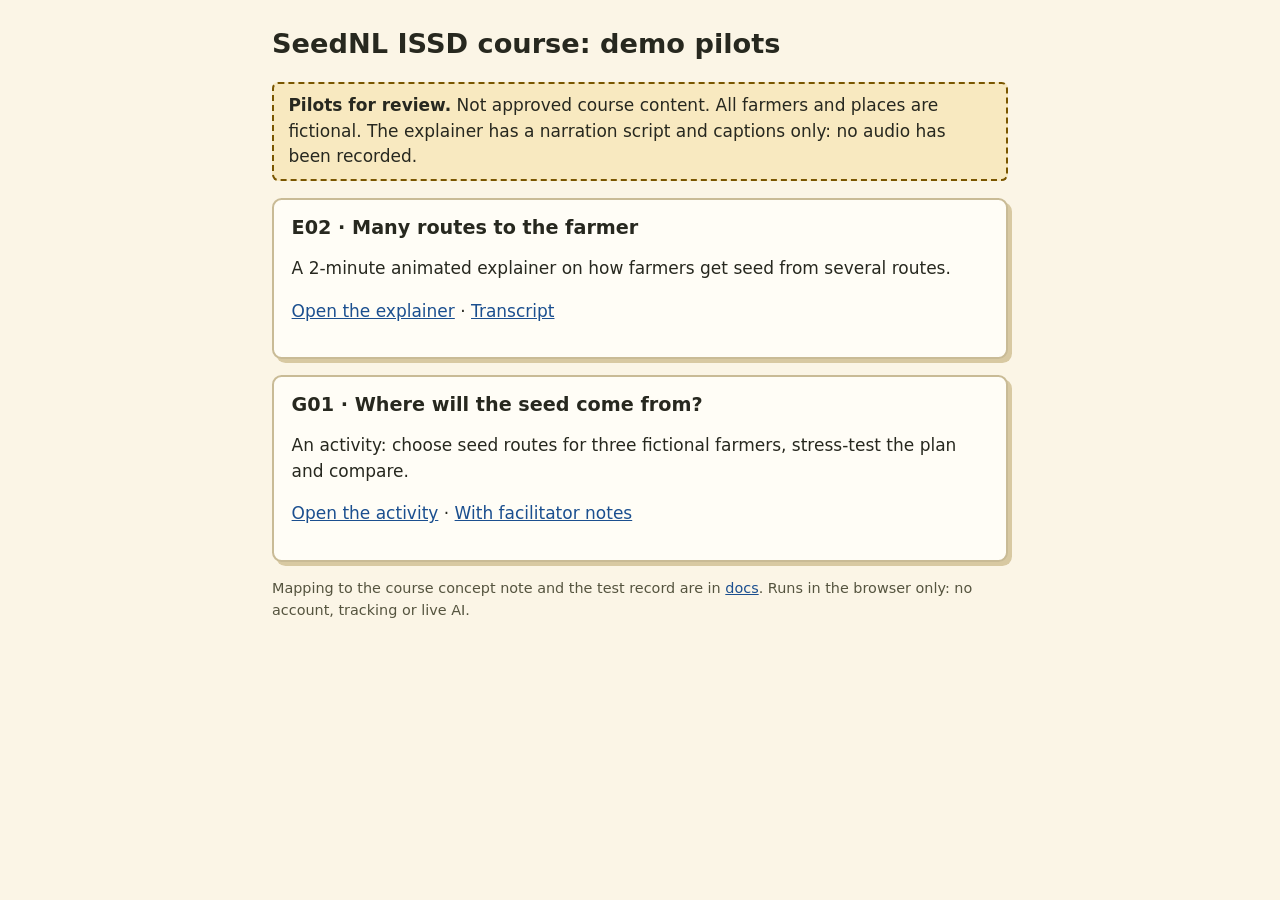
==== index.html @ c7f8c264 "Add files via upload" ====
<!doctype html>
<html lang="en">
<head>
<meta charset="utf-8">
<meta name="viewport" content="width=device-width, initial-scale=1">
<meta name="robots" content="noindex, nofollow">
<title>SeedNL ISSD course pilots</title>
<style>
:root{--bg:#fbf5e6;--ink:#27281f;--moss:#34502b;--line:#c9bb96;--card:#fffdf6}
body{margin:0;background:var(--bg);color:var(--ink);font:1.0625rem/1.5 Georgia,"Segoe UI",system-ui,sans-serif}
.wrap{max-width:46rem;margin:0 auto;padding:1.5rem 1rem 3rem}
h1{font-family:"Segoe UI",system-ui,sans-serif;font-size:1.7rem;margin:0 0 .5rem}
.note{background:#f8e9c0;border:2px dashed #7a5600;border-radius:.4rem;padding:.6rem .9rem}
.card{background:var(--card);border:2px solid var(--line);border-radius:.6rem;padding:1rem 1.1rem;margin:1rem 0;box-shadow:4px 4px 0 #d8c9a2}
.card h2{margin:0 0 .3rem;font:700 1.2rem "Segoe UI",system-ui,sans-serif}
a{color:#1b4f8f}a:focus-visible{outline:3px solid #1b4f8f;outline-offset:2px}
.small{font-size:.9rem;color:#55543f}
@media (prefers-color-scheme:dark){:root{--bg:#1d1e18;--ink:#eee9d8;--line:#5a563f;--card:#26271f}.note{background:#3a3014;color:#f2e6bd;border-color:#c79a2b}a{color:#9cc3f2}.small{color:#c9c4ae}.card{box-shadow:none}}
</style>
</head>
<body>
<div class="wrap">
<h1>SeedNL ISSD course: demo pilots</h1>
<p class="note"><strong>Pilots for review.</strong> Not approved course content. All farmers and places are fictional. The explainer has a narration script and captions only: no audio has been recorded.</p>
<div class="card">
<h2>E02 · Many routes to the farmer</h2>
<p>A 2-minute animated explainer on how farmers get seed from several routes.</p>
<p><a href="demos/e02-many-routes/Explainer.html">Open the explainer</a> · <a href="demos/e02-many-routes/Transcript.md">Transcript</a></p>
</div>
<div class="card">
<h2>G01 · Where will the seed come from?</h2>
<p>An activity: choose seed routes for three fictional farmers, stress-test the plan and compare.</p>
<p><a href="demos/g01-seed-choices/index.html">Open the activity</a> · <a href="demos/g01-seed-choices/index.html?facilitator=1">With facilitator notes</a></p>
</div>
<p class="small">Mapping to the course concept note and the test record are in <a href="docs/00_Mapping_Storyboard_Debrief.md">docs</a>. Runs in the browser only: no account, tracking or live AI.</p>
</div>
</body>
</html>
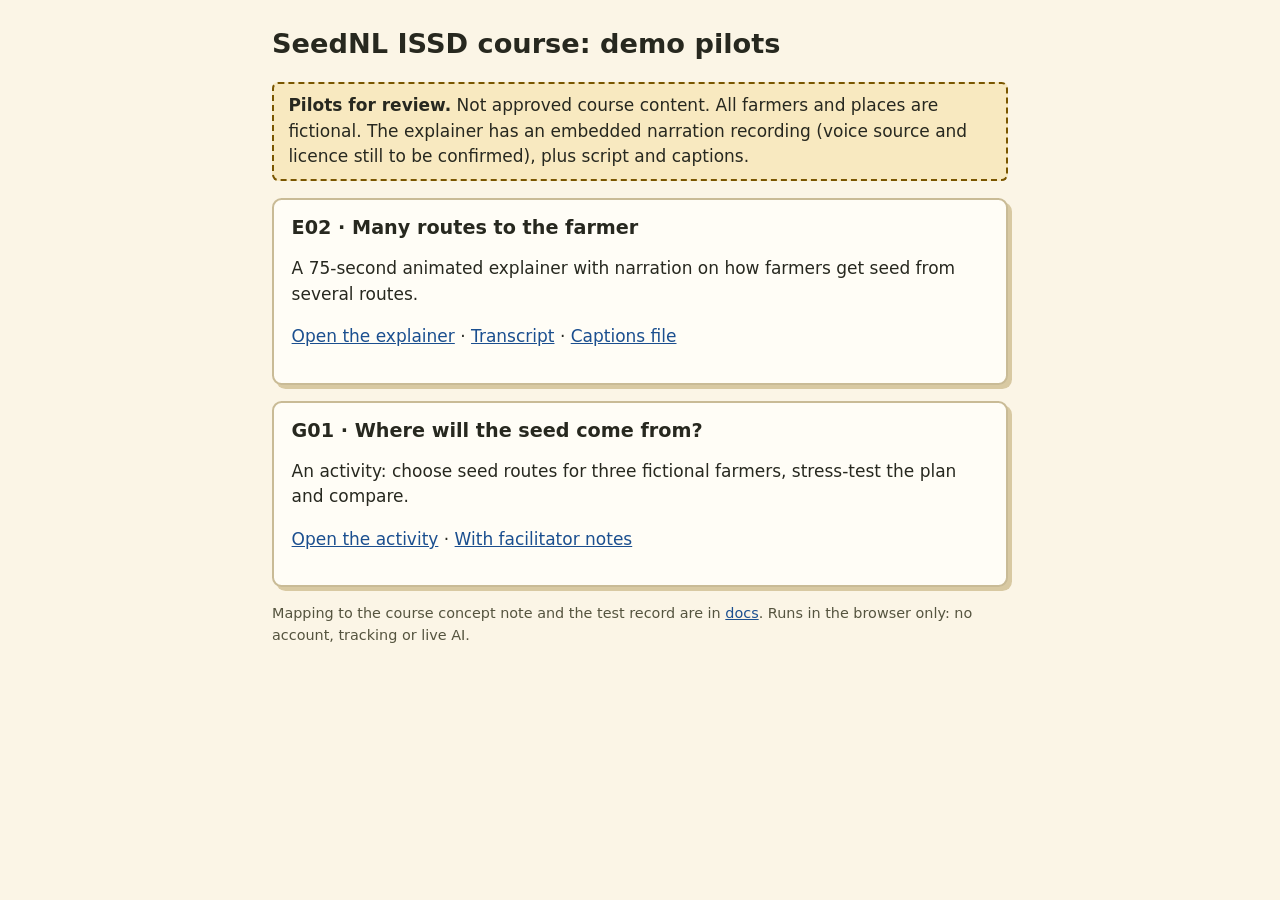
==== commit 0cf23c7f: "Add files via upload" ====
--- a/index.html
+++ b/index.html
@@ -1,38 +1,38 @@
-<!doctype html>
-<html lang="en">
-<head>
-<meta charset="utf-8">
-<meta name="viewport" content="width=device-width, initial-scale=1">
-<meta name="robots" content="noindex, nofollow">
-<title>SeedNL ISSD course pilots</title>
-<style>
-:root{--bg:#fbf5e6;--ink:#27281f;--moss:#34502b;--line:#c9bb96;--card:#fffdf6}
-body{margin:0;background:var(--bg);color:var(--ink);font:1.0625rem/1.5 Georgia,"Segoe UI",system-ui,sans-serif}
-.wrap{max-width:46rem;margin:0 auto;padding:1.5rem 1rem 3rem}
-h1{font-family:"Segoe UI",system-ui,sans-serif;font-size:1.7rem;margin:0 0 .5rem}
-.note{background:#f8e9c0;border:2px dashed #7a5600;border-radius:.4rem;padding:.6rem .9rem}
-.card{background:var(--card);border:2px solid var(--line);border-radius:.6rem;padding:1rem 1.1rem;margin:1rem 0;box-shadow:4px 4px 0 #d8c9a2}
-.card h2{margin:0 0 .3rem;font:700 1.2rem "Segoe UI",system-ui,sans-serif}
-a{color:#1b4f8f}a:focus-visible{outline:3px solid #1b4f8f;outline-offset:2px}
-.small{font-size:.9rem;color:#55543f}
-@media (prefers-color-scheme:dark){:root{--bg:#1d1e18;--ink:#eee9d8;--line:#5a563f;--card:#26271f}.note{background:#3a3014;color:#f2e6bd;border-color:#c79a2b}a{color:#9cc3f2}.small{color:#c9c4ae}.card{box-shadow:none}}
-</style>
-</head>
-<body>
-<div class="wrap">
-<h1>SeedNL ISSD course: demo pilots</h1>
-<p class="note"><strong>Pilots for review.</strong> Not approved course content. All farmers and places are fictional. The explainer has a narration script and captions only: no audio has been recorded.</p>
-<div class="card">
-<h2>E02 · Many routes to the farmer</h2>
-<p>A 2-minute animated explainer on how farmers get seed from several routes.</p>
-<p><a href="demos/e02-many-routes/Explainer.html">Open the explainer</a> · <a href="demos/e02-many-routes/Transcript.md">Transcript</a></p>
-</div>
-<div class="card">
-<h2>G01 · Where will the seed come from?</h2>
-<p>An activity: choose seed routes for three fictional farmers, stress-test the plan and compare.</p>
-<p><a href="demos/g01-seed-choices/index.html">Open the activity</a> · <a href="demos/g01-seed-choices/index.html?facilitator=1">With facilitator notes</a></p>
-</div>
-<p class="small">Mapping to the course concept note and the test record are in <a href="docs/00_Mapping_Storyboard_Debrief.md">docs</a>. Runs in the browser only: no account, tracking or live AI.</p>
-</div>
-</body>
-</html>
+<!doctype html>
+<html lang="en">
+<head>
+<meta charset="utf-8">
+<meta name="viewport" content="width=device-width, initial-scale=1">
+<meta name="robots" content="noindex, nofollow">
+<title>SeedNL ISSD course pilots</title>
+<style>
+:root{--bg:#fbf5e6;--ink:#27281f;--moss:#34502b;--line:#c9bb96;--card:#fffdf6}
+body{margin:0;background:var(--bg);color:var(--ink);font:1.0625rem/1.5 Georgia,"Segoe UI",system-ui,sans-serif}
+.wrap{max-width:46rem;margin:0 auto;padding:1.5rem 1rem 3rem}
+h1{font-family:"Segoe UI",system-ui,sans-serif;font-size:1.7rem;margin:0 0 .5rem}
+.note{background:#f8e9c0;border:2px dashed #7a5600;border-radius:.4rem;padding:.6rem .9rem}
+.card{background:var(--card);border:2px solid var(--line);border-radius:.6rem;padding:1rem 1.1rem;margin:1rem 0;box-shadow:4px 4px 0 #d8c9a2}
+.card h2{margin:0 0 .3rem;font:700 1.2rem "Segoe UI",system-ui,sans-serif}
+a{color:#1b4f8f}a:focus-visible{outline:3px solid #1b4f8f;outline-offset:2px}
+.small{font-size:.9rem;color:#55543f}
+@media (prefers-color-scheme:dark){:root{--bg:#1d1e18;--ink:#eee9d8;--line:#5a563f;--card:#26271f}.note{background:#3a3014;color:#f2e6bd;border-color:#c79a2b}a{color:#9cc3f2}.small{color:#c9c4ae}.card{box-shadow:none}}
+</style>
+</head>
+<body>
+<div class="wrap">
+<h1>SeedNL ISSD course: demo pilots</h1>
+<p class="note"><strong>Pilots for review.</strong> Not approved course content. All farmers and places are fictional. The explainer has an embedded narration recording (voice source and licence still to be confirmed), plus script and captions.</p>
+<div class="card">
+<h2>E02 · Many routes to the farmer</h2>
+<p>A 75-second animated explainer with narration on how farmers get seed from several routes.</p>
+<p><a href="demos/e02-many-routes/Explainer.html">Open the explainer</a> · <a href="demos/e02-many-routes/Transcript.md">Transcript</a> · <a href="demos/e02-many-routes/Captions.vtt">Captions file</a></p>
+</div>
+<div class="card">
+<h2>G01 · Where will the seed come from?</h2>
+<p>An activity: choose seed routes for three fictional farmers, stress-test the plan and compare.</p>
+<p><a href="demos/g01-seed-choices/index.html">Open the activity</a> · <a href="demos/g01-seed-choices/index.html?facilitator=1">With facilitator notes</a></p>
+</div>
+<p class="small">Mapping to the course concept note and the test record are in <a href="docs/00_Mapping_Storyboard_Debrief.md">docs</a>. Runs in the browser only: no account, tracking or live AI.</p>
+</div>
+</body>
+</html>
